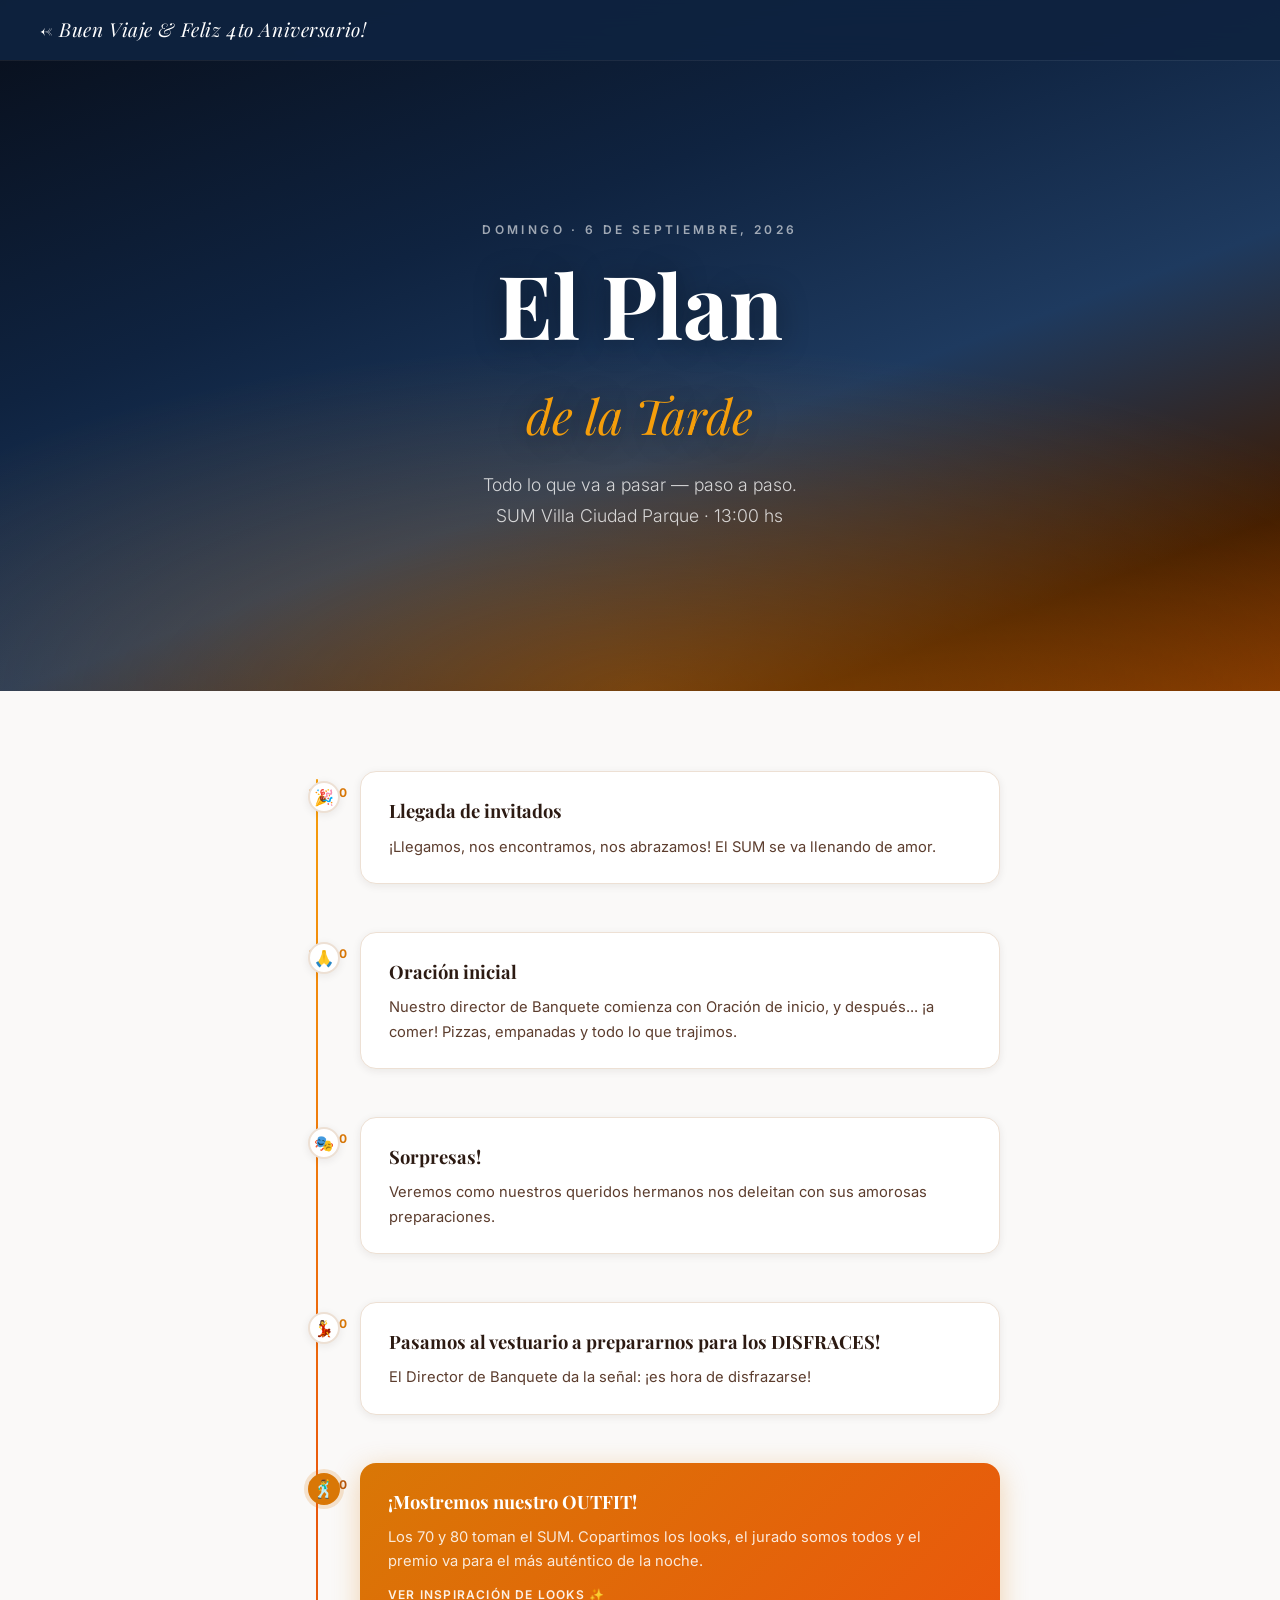
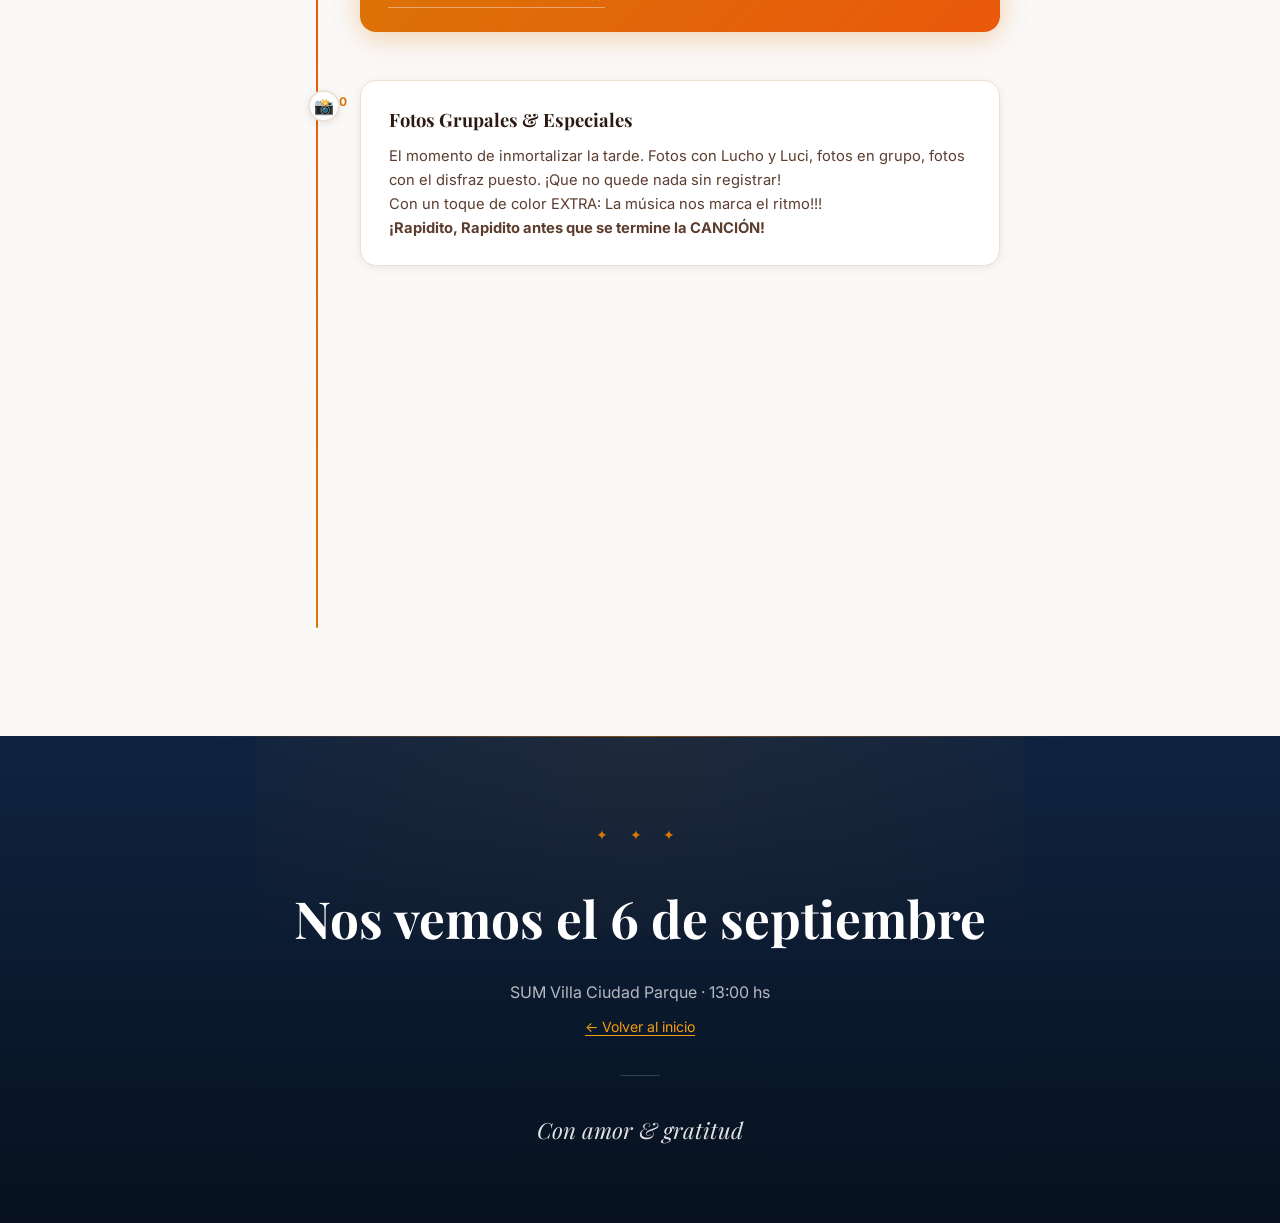
==== cronograma.html @ 942fa5d3 "new sections as chronogram, and some clarifications" ====
<!DOCTYPE html>
<html lang="es">
<head>
  <meta charset="UTF-8">
  <meta name="viewport" content="width=device-width, initial-scale=1.0">
  <title>Cronograma · Buen Viaje!</title>
  <meta name="description" content="El plan de la tarde para la despedida de Lucho y Luci.">
  <link rel="preconnect" href="https://fonts.googleapis.com">
  <link rel="preconnect" href="https://fonts.gstatic.com" crossorigin>
  <link href="https://fonts.googleapis.com/css2?family=Playfair+Display:ital,wght@0,400;0,600;0,700;1,400;1,600&family=Inter:wght@300;400;500;600&display=swap" rel="stylesheet">
  <link rel="stylesheet" href="style.css">
  <link rel="stylesheet" href="cronograma.css">
</head>
<body>

  <!-- NAV -->
  <nav class="nav scrolled" id="nav">
    <a href="index.html" class="nav-brand">← Buen Viaje & Feliz 4to Aniversario!</a>
  </nav>

  <!-- HERO -->
  <section class="crono-hero">
    <div class="crono-hero-content">
      <p class="section-eyebrow" style="color: rgba(255,255,255,.6)">Domingo · 6 de Septiembre, 2026</p>
      <h1 class="crono-hero-title">El Plan<br><em>de la Tarde</em></h1>
      <p class="crono-hero-sub">Todo lo que va a pasar — paso a paso.<br>SUM Villa Ciudad Parque · 13:00 hs</p>
    </div>
  </section>

  <!-- TIMELINE -->
  <section class="crono-section">
    <div class="container">
      <div class="timeline">

        <div class="timeline-item" data-animate>
          <div class="timeline-time">13:00</div>
          <div class="timeline-dot">🎉</div>
          <div class="timeline-card">
            <h3 class="timeline-title">Llegada de invitados</h3>
            <p class="timeline-desc">¡Llegamos, nos encontramos, nos abrazamos! El SUM se va llenando de amor.</p>
          </div>
        </div>

        <div class="timeline-item" data-animate>
          <div class="timeline-time">13:30</div>
          <div class="timeline-dot">🙏</div>
          <div class="timeline-card">
            <h3 class="timeline-title">Oración inicial</h3>
            <p class="timeline-desc">Nuestro director de Banquete comienza con Oración de inicio, y después... ¡a comer! Pizzas, empanadas y todo lo que trajimos.</p>
          </div>
        </div>

        <div class="timeline-item" data-animate>
          <div class="timeline-time">15:00</div>
          <div class="timeline-dot">🎭</div>
          <div class="timeline-card">
            <h3 class="timeline-title">Sorpresas!</h3>
            <p class="timeline-desc">Veremos como nuestros queridos hermanos nos deleitan con sus amorosas preparaciones.</p>
          </div>
        </div>

        <div class="timeline-item" data-animate>
          <div class="timeline-time">15:30</div>
          <div class="timeline-dot">💃</div>
          <div class="timeline-card">
            <h3 class="timeline-title">Pasamos al vestuario a prepararnos para los DISFRACES!</h3>
            <p class="timeline-desc">El Director de Banquete da la señal: ¡es hora de disfrazarse!</p>
          </div>
        </div>

        <div class="timeline-item timeline-item--highlight" data-animate>
          <div class="timeline-time">16:00</div>
          <div class="timeline-dot">🕺</div>
          <div class="timeline-card">
            <h3 class="timeline-title">¡Mostremos nuestro OUTFIT!</h3>
            <p class="timeline-desc">Los 70 y 80 toman el SUM. Copartimos los looks, el jurado somos todos y el premio va para el más auténtico de la noche.</p>
            <a href="estilo.html" class="crono-link">Ver inspiración de looks ✨</a>
          </div>
        </div>

        <div class="timeline-item" data-animate>
          <div class="timeline-time">17:30</div>
          <div class="timeline-dot">📸</div>
          <div class="timeline-card">
            <h3 class="timeline-title">Fotos Grupales & Especiales</h3>
            <p class="timeline-desc">El momento de inmortalizar la tarde. Fotos con Lucho y Luci, fotos en grupo, fotos con el disfraz puesto. ¡Que no quede nada sin registrar!</p>
            <p class="timeline-desc">Con un toque de color EXTRA: La música nos marca el ritmo!!!</p>
            <p class="timeline-desc"><strong>¡Rapidito, Rapidito antes que se termine la CANCIÓN!</strong></p>
          </div>
        </div>

        <div class="timeline-item" data-animate>
          <div class="timeline-time">18:00</div>
          <div class="timeline-dot">🍰</div>
          <div class="timeline-card">
            <h3 class="timeline-title">Mesa Dulce Aniversario</h3>
            <p class="timeline-desc">Llega la mesa dulce para celebrar el aniversario. Música, baile para una tarde que no vamos a olvidar.</p>
          </div>
        </div>

        <div class="timeline-item" data-animate>
          <div class="timeline-time">20:00 hs</div>
          <div class="timeline-dot">🥂</div>
          <div class="timeline-card timeline-card--closing">
            <h3 class="timeline-title">Cierre & Despedida</h3>
            <p class="timeline-desc">El momento más especial de la tarde. Le decimos adiós a Lucho y Luci con todo el amor que se merecen. Hasta pronto y Feliz Aniversario!</p>
          </div>
        </div>

      </div>
    </div>
  </section>

  <!-- FOOTER -->
  <footer class="footer">
    <div class="container footer-content">
      <span class="footer-ornament">✦ ✦ ✦</span>
      <h2 class="footer-title">Nos vemos el 6 de septiembre</h2>
      <p class="footer-event">SUM Villa Ciudad Parque · 13:00 hs</p>
      <a href="index.html" class="footer-contact">← Volver al inicio</a>
      <div class="footer-rule"></div>
      <p class="footer-closing">Con amor &amp; gratitud</p>
    </div>
  </footer>

  <script>
    const observer = new IntersectionObserver(
      entries => {
        entries.forEach(entry => {
          if (!entry.isIntersecting) return;
          const siblings = Array.from(entry.target.parentElement.querySelectorAll('[data-animate]'));
          const idx = siblings.indexOf(entry.target);
          setTimeout(() => entry.target.classList.add('visible'), idx * 120);
          observer.unobserve(entry.target);
        });
      },
      { threshold: 0.1, rootMargin: '0px 0px -40px 0px' }
    );
    document.querySelectorAll('[data-animate]').forEach(el => observer.observe(el));
  </script>
</body>
</html>
---- style.css ----
/* ================================================
   GOLDEN HOUR FAREWELL — style.css
   ================================================ */

/* --- Variables ---------------------------------- */
:root {
  --cream:        #FAF9F8;
  --cream-100:    #F5EDE5;
  --cream-200:    #EDE0D4;
  --gold:         #D97706;
  --gold-light:   #F59E0B;
  --amber:        #B45309;
  --orange:       #EA580C;
  --orange-soft:  #FB923C;
  --blue-navy:    #0F2340;
  --blue-deep:    #1E3A5F;
  --blue-mid:     #2D5282;
  --text:         #2C1A12;
  --text-mid:     #5C3D2E;
  --text-muted:   #9B7560;
  --white:        #FFFFFF;
  --sh-sm:        0 2px  8px  rgba(44, 26, 18, .08);
  --sh-md:        0 4px  20px rgba(44, 26, 18, .13);
  --sh-lg:        0 8px  40px rgba(44, 26, 18, .18);
  --r:            8px;
  --r-lg:         16px;
  --r-xl:         24px;
}

/* --- Reset -------------------------------------- */
*, *::before, *::after { box-sizing: border-box; margin: 0; padding: 0; }
html { scroll-behavior: smooth; }
body {
  font-family: 'Inter', sans-serif;
  font-size: 16px;
  line-height: 1.65;
  color: var(--text);
  background: var(--cream);
  overflow-x: hidden;
}
img { max-width: 100%; display: block; }
a { color: inherit; text-decoration: none; }
button { cursor: pointer; border: none; background: none; font-family: inherit; }
input, select, textarea { font-family: inherit; font-size: inherit; }

/* --- Utility ------------------------------------ */
.container { max-width: 1100px; margin: 0 auto; padding: 0 28px; }
.hidden { display: none !important; }

/* ================================================
   NAV
   ================================================ */
.nav {
  position: fixed;
  top: 0; left: 0; right: 0;
  z-index: 100;
  display: flex;
  align-items: center;
  justify-content: space-between;
  padding: 20px 40px;
  transition: background .35s, box-shadow .35s, padding .35s;
}
.nav.scrolled {
  background: rgba(15, 35, 64, .93);
  backdrop-filter: blur(14px);
  -webkit-backdrop-filter: blur(14px);
  box-shadow: 0 1px 0 rgba(255, 255, 255, .07);
  padding-top: 14px;
  padding-bottom: 14px;
}
.nav-brand {
  font-family: 'Playfair Display', serif;
  font-size: 1.2rem;
  font-style: italic;
  color: var(--white);
  letter-spacing: .03em;
}
.nav-cta {
  font-size: .78rem;
  font-weight: 600;
  letter-spacing: .14em;
  text-transform: uppercase;
  color: var(--white);
  border: 1px solid rgba(255, 255, 255, .4);
  border-radius: 100px;
  padding: 9px 22px;
  transition: border-color .2s, background .2s;
}
.nav-cta:hover {
  background: rgba(255, 255, 255, .1);
  border-color: rgba(255, 255, 255, .8);
}
.hero-mini-countdown {
  display: flex;
  align-items: center;
  justify-content: center;
  gap: 10px;
  margin-bottom: 32px;
}
.hero-cd-unit {
  display: flex;
  flex-direction: column;
  align-items: center;
  gap: 2px;
}
.hero-cd-unit span {
  font-family: 'Playfair Display', serif;
  font-size: clamp(1.4rem, 4vw, 2rem);
  font-weight: 700;
  color: var(--white);
  line-height: 1;
}
.hero-cd-unit em {
  font-style: normal;
  font-size: .6rem;
  font-weight: 500;
  letter-spacing: .18em;
  text-transform: uppercase;
  color: rgba(255, 255, 255, .5);
}
.hero-cd-sep {
  font-size: 1.2rem;
  color: rgba(255, 255, 255, .3);
  font-weight: 300;
  margin-top: -10px;
}

/* ================================================
   HERO
   ================================================ */
.hero {
  position: relative;
  min-height: 100vh;
  min-height: 100svh;
  display: flex;
  align-items: center;
  justify-content: center;
  padding: 100px 0 80px;
  overflow: hidden;
  background:
    radial-gradient(ellipse 90% 50% at 50% 100%, rgba(249, 115, 22, .55), transparent),
    radial-gradient(ellipse 50% 30% at 50% 96%,  rgba(252, 211, 77, .55), transparent),
    linear-gradient(180deg,
      #080e1a  0%,
      #0f2340 22%,
      #1e3a5f 42%,
      #5c1f07 62%,
      #c2410c 78%,
      #ea580c 88%,
      #f59e0b 100%
    );
}
#fairy-lights {
  position: absolute;
  inset: 0;
  width: 100%;
  height: 100%;
  pointer-events: none;
  z-index: 1;
}
.hero-sun {
  position: absolute;
  bottom: -4%;
  left: 50%;
  transform: translateX(-50%);
  width: 340px;
  height: 340px;
  background: radial-gradient(circle, rgba(251, 191, 36, .45) 0%, rgba(234, 88, 12, .2) 50%, transparent 75%);
  border-radius: 50%;
  pointer-events: none;
  z-index: 1;
}
.hero-content {
  position: relative;
  z-index: 2;
  text-align: center;
  color: var(--white);
  padding: 32px 24px;
  max-width: 720px;
}
.hero-eyebrow {
  font-size: .8rem;
  font-weight: 400;
  letter-spacing: .28em;
  text-transform: uppercase;
  color: rgba(255, 255, 255, .65);
  margin-bottom: 22px;
}
.hero-title {
  font-family: 'Playfair Display', serif;
  font-size: clamp(3.2rem, 9vw, 6rem);
  font-weight: 700;
  line-height: 1.08;
  margin-bottom: 26px;
  text-shadow: 0 2px 30px rgba(0, 0, 0, .4);
}
.hero-title em {
  font-style: italic;
  font-weight: 400;
  font-size: .55em;
  color: var(--gold-light);
}
.hero-subtitle {
  font-size: clamp(.95rem, 2vw, 1.15rem);
  font-weight: 300;
  color: rgba(255, 255, 255, .82);
  line-height: 1.75;
  margin-bottom: 24px;
}
.hero-subtitle strong {
  font-weight: 600;
  color: var(--gold-light);
}
.hero-ornament {
  color: var(--gold-light);
  font-size: 1rem;
  letter-spacing: .55em;
  margin-bottom: 14px;
  display: block;
}
.hero-date {
  font-size: .82rem;
  font-weight: 500;
  letter-spacing: .18em;
  color: rgba(255, 255, 255, .65);
  text-transform: uppercase;
  margin-bottom: 38px;
}
.btn-hero {
  display: inline-block;
  background: var(--gold);
  color: var(--white);
  font-size: .82rem;
  font-weight: 600;
  letter-spacing: .12em;
  text-transform: uppercase;
  padding: 17px 40px;
  border-radius: 100px;
  transition: background .2s, transform .2s, box-shadow .2s;
  box-shadow: 0 4px 24px rgba(217, 119, 6, .45);
}
.btn-hero:hover {
  background: var(--amber);
  transform: translateY(-2px);
  box-shadow: 0 8px 32px rgba(217, 119, 6, .55);
}
.btn-hero--secondary {
  background: transparent;
  color: var(--white);
  border: 2px solid rgba(255, 255, 255, 0.7);
  box-shadow: none;
}
.btn-hero--secondary:hover {
  background: var(--white);
  color: var(--gold);
  border-color: var(--white);
  box-shadow: 0 8px 32px rgba(0, 0, 0, .15);
}
.hero-actions {
  display: flex;
  flex-wrap: wrap;
  gap: 16px;
  justify-content: center;
}
.hero-scroll-hint {
  position: absolute;
  bottom: 32px;
  left: 50%;
  transform: translateX(-50%);
  z-index: 2;
  display: flex;
  flex-direction: column;
  align-items: center;
  gap: 10px;
  color: rgba(255, 255, 255, .45);
  font-size: .7rem;
  letter-spacing: .22em;
  text-transform: uppercase;
}
.scroll-line {
  width: 1px;
  height: 44px;
  background: linear-gradient(to bottom, rgba(255, 255, 255, .45), transparent);
  animation: scrollPulse 2.2s ease-in-out infinite;
}
@keyframes scrollPulse {
  0%, 100% { opacity: 1;  transform: scaleY(1);   }
  50%       { opacity: .3; transform: scaleY(.6); }
}

/* ================================================
   SECTION COMMONS
   ================================================ */
section { padding: 100px 0; }
.section-header { text-align: center; margin-bottom: 64px; }
.section-eyebrow {
  font-size: .75rem;
  font-weight: 600;
  letter-spacing: .28em;
  text-transform: uppercase;
  color: var(--gold);
  margin-bottom: 14px;
  display: block;
}
.section-eyebrow.light { color: rgba(255, 255, 255, .55); }
.section-title {
  font-family: 'Playfair Display', serif;
  font-size: clamp(1.9rem, 4vw, 2.9rem);
  font-weight: 700;
  color: var(--text);
  line-height: 1.18;
  margin-bottom: 18px;
}
.section-title.light { color: var(--white); }
.section-subtitle {
  font-size: 1.05rem;
  color: var(--text-mid);
  font-weight: 300;
  max-width: 480px;
  margin: 0 auto;
}

/* ================================================
   DETAILS
   ================================================ */
.details { background: var(--cream); }
.details-grid {
  display: grid;
  grid-template-columns: 1fr 1.15fr 1fr;
  gap: 24px;
}
.detail-card {
  background: var(--white);
  border-radius: var(--r-lg);
  padding: 44px 32px;
  text-align: center;
  box-shadow: var(--sh-sm);
  border: 1px solid var(--cream-200);
  transition: transform .28s, box-shadow .28s;
}
.detail-card:hover {
  transform: translateY(-5px);
  box-shadow: var(--sh-md);
}
.detail-card.featured {
  background: linear-gradient(145deg, var(--blue-deep) 0%, var(--blue-navy) 100%);
  color: var(--white);
  border: none;
  box-shadow: 0 8px 32px rgba(15, 35, 64, .35);
}
.detail-card.featured:hover { box-shadow: 0 12px 44px rgba(15, 35, 64, .45); }
.detail-icon {
  width: 58px;
  height: 58px;
  margin: 0 auto 22px;
  display: flex;
  align-items: center;
  justify-content: center;
  background: var(--cream-100);
  border-radius: 50%;
  color: var(--gold);
}
.detail-card.featured .detail-icon {
  background: rgba(255, 255, 255, .1);
  color: var(--gold-light);
}
.detail-label {
  font-size: .72rem;
  font-weight: 600;
  letter-spacing: .22em;
  text-transform: uppercase;
  color: var(--gold);
  margin-bottom: 10px;
  display: block;
}
.detail-card.featured .detail-label { color: rgba(255, 255, 255, .55); }
.detail-value {
  font-family: 'Playfair Display', serif;
  font-size: 1.15rem;
  font-weight: 600;
  line-height: 1.3;
  margin-bottom: 8px;
}
.detail-highlight {
  font-family: 'Playfair Display', serif;
  font-size: 2rem;
  font-weight: 700;
  color: var(--gold);
  line-height: 1;
  margin-top: 2px;
  margin-bottom: 2px;
}
.detail-card.featured .detail-highlight { color: var(--gold-light); }
.detail-address {
  font-size: .88rem;
  color: var(--text-muted);
  line-height: 1.55;
  margin-top: 8px;
}
.detail-card.featured .detail-address { color: rgba(255, 255, 255, .55); }
.detail-card--fun {
  grid-column: 1 / -1;
  background: linear-gradient(135deg, var(--gold) 0%, var(--orange) 100%);
  color: var(--white);
  border: none;
  box-shadow: 0 8px 32px rgba(217, 119, 6, .35);
  display: flex;
  align-items: center;
  gap: 32px;
  flex-wrap: wrap;
}
.detail-card--fun:hover { box-shadow: 0 12px 44px rgba(217, 119, 6, .45); }
.detail-card--fun .detail-icon {
  background: rgba(255, 255, 255, .18);
  color: var(--white);
  flex-shrink: 0;
}
.detail-card--fun .detail-label { color: rgba(255, 255, 255, .75); }
.detail-card--fun .detail-address { color: rgba(255, 255, 255, .8); }
.detail-value--highlight {
  font-size: 1.35rem;
  font-weight: 700;
  color: var(--white);
}
.btn-estilo {
  display: inline-block;
  margin-top: 20px;
  padding: 12px 24px;
  background: rgba(255, 255, 255, .18);
  color: var(--white);
  font-size: .78rem;
  font-weight: 600;
  letter-spacing: .12em;
  text-transform: uppercase;
  border-radius: 100px;
  border: 1.5px solid rgba(255, 255, 255, .5);
  transition: background .2s, border-color .2s, transform .2s;
}
.btn-estilo:hover {
  background: rgba(255, 255, 255, .3);
  border-color: var(--white);
  transform: translateY(-2px);
}
.map-link {
  display: inline-flex;
  align-items: center;
  gap: 6px;
  margin-top: 16px;
  font-size: .8rem;
  font-weight: 500;
  letter-spacing: .04em;
  color: var(--gold-light);
  text-decoration: underline;
  text-underline-offset: 3px;
  transition: opacity .2s;
}
.map-link:hover { opacity: .75; }

/* ================================================
   RSVP + COUNTDOWN
   ================================================ */
.rsvp-section {
  background: linear-gradient(140deg, var(--blue-navy) 0%, var(--blue-deep) 55%, #25446e 100%);
  position: relative;
  overflow: hidden;
}
.rsvp-section::before {
  content: '';
  position: absolute;
  top: -20%;
  right: -8%;
  width: 55%;
  height: 75%;
  background: radial-gradient(ellipse, rgba(249, 115, 22, .1) 0%, transparent 70%);
  pointer-events: none;
}
.rsvp-section::after {
  content: '';
  position: absolute;
  bottom: -20%;
  left: -5%;
  width: 45%;
  height: 60%;
  background: radial-gradient(ellipse, rgba(252, 211, 77, .07) 0%, transparent 70%);
  pointer-events: none;
}
.rsvp-layout {
  display: grid;
  grid-template-columns: 1fr 1fr;
  gap: 80px;
  align-items: center;
  position: relative;
  z-index: 1;
}
/* Countdown */
.countdown-panel { color: var(--white); }
.countdown-title {
  font-family: 'Playfair Display', serif;
  font-size: clamp(2.1rem, 4vw, 3.1rem);
  font-weight: 700;
  line-height: 1.15;
  color: var(--white);
  margin: 14px 0 44px;
}
.countdown {
  display: flex;
  align-items: center;
  gap: 4px;
  flex-wrap: wrap;
  margin-bottom: 28px;
}
.countdown-unit { text-align: center; min-width: 68px; }
.countdown-num {
  display: block;
  font-family: 'Playfair Display', serif;
  font-size: clamp(2.5rem, 5vw, 3.8rem);
  font-weight: 700;
  color: var(--gold-light);
  line-height: 1;
  margin-bottom: 8px;
}
.countdown-label {
  font-size: .7rem;
  letter-spacing: .18em;
  text-transform: uppercase;
  color: rgba(255, 255, 255, .45);
}
.countdown-sep {
  font-size: 2.2rem;
  color: var(--gold);
  padding-bottom: 22px;
  line-height: 1;
  margin: 0 2px;
}
.countdown-sub {
  font-size: .88rem;
  color: rgba(255, 255, 255, .45);
  font-style: italic;
}
/* RSVP panel */
.rsvp-panel {
  background: var(--white);
  border-radius: var(--r-xl);
  padding: 52px 48px;
  box-shadow: 0 20px 60px rgba(0, 0, 0, .35);
}
.rsvp-panel .section-title { font-size: 2rem; margin-bottom: 8px; }
.rsvp-note {
  font-size: .9rem;
  color: var(--text-muted);
  margin-bottom: 32px;
}

/* ================================================
   FORMS (shared)
   ================================================ */
.form { display: flex; flex-direction: column; gap: 22px; }
.form-group { display: flex; flex-direction: column; gap: 7px; }
.form-label {
  font-size: .75rem;
  font-weight: 600;
  letter-spacing: .1em;
  color: var(--text-mid);
  text-transform: uppercase;
}
.form-input {
  width: 100%;
  padding: 14px 16px;
  border: 1.5px solid var(--cream-200);
  border-radius: var(--r);
  font-size: .95rem;
  color: var(--text);
  background: var(--cream);
  outline: none;
  transition: border-color .2s, box-shadow .2s, background .2s;
  appearance: none;
  -webkit-appearance: none;
}
.form-input:focus {
  border-color: var(--gold);
  box-shadow: 0 0 0 3px rgba(217, 119, 6, .13);
  background: var(--white);
}
.form-textarea {
  resize: vertical;
  min-height: 140px;
  line-height: 1.65;
}
select.form-input {
  background-image: url("data:image/svg+xml,%3Csvg xmlns='http://www.w3.org/2000/svg' width='12' height='8' viewBox='0 0 12 8'%3E%3Cpath d='M1 1l5 5 5-5' stroke='%239B7560' stroke-width='1.5' fill='none' stroke-linecap='round' stroke-linejoin='round'/%3E%3C/svg%3E");
  background-repeat: no-repeat;
  background-position: right 16px center;
  padding-right: 42px;
  cursor: pointer;
}
.radio-group { display: flex; flex-direction: column; gap: 12px; }
.radio-option {
  display: flex;
  align-items: center;
  gap: 12px;
  cursor: pointer;
  font-size: .95rem;
  color: var(--text);
  user-select: none;
}
.radio-option input[type="radio"] { display: none; }
.radio-custom {
  width: 20px;
  height: 20px;
  border: 2px solid var(--cream-200);
  border-radius: 50%;
  flex-shrink: 0;
  position: relative;
  transition: border-color .2s;
}
.radio-option:has(input:checked) .radio-custom {
  border-color: var(--gold);
}
.radio-option:has(input:checked) .radio-custom::after {
  content: '';
  position: absolute;
  inset: 3px;
  background: var(--gold);
  border-radius: 50%;
}
.btn-primary {
  display: block;
  width: 100%;
  background: linear-gradient(135deg, var(--gold) 0%, var(--orange) 100%);
  color: var(--white);
  font-size: .8rem;
  font-weight: 600;
  letter-spacing: .14em;
  text-transform: uppercase;
  padding: 17px 24px;
  border-radius: var(--r);
  transition: opacity .2s, transform .15s, box-shadow .2s;
  box-shadow: 0 4px 18px rgba(217, 119, 6, .32);
  margin-top: 4px;
}
.btn-primary:hover {
  opacity: .9;
  transform: translateY(-2px);
  box-shadow: 0 8px 28px rgba(217, 119, 6, .42);
}
.btn-primary:active  { transform: translateY(0); }
.btn-primary:disabled { opacity: .55; cursor: not-allowed; transform: none; }
.form-message {
  padding: 14px 18px;
  border-radius: var(--r);
  font-size: .9rem;
  text-align: center;
  line-height: 1.5;
}
.form-message.success { background: #d1fae5; color: #065f46; }
.form-message.error   { background: #fee2e2; color: #991b1b; }

/* ================================================
   GALLERY
   ================================================ */
.gallery {
  background: var(--cream-100);
  overflow: hidden;
}
.carousel-wrapper {
  position: relative;
  display: flex;
  align-items: center;
  gap: 16px;
  padding: 24px 48px;
  max-width: 1160px;
  margin: 0 auto;
}
.carousel-viewport {
  flex: 1;
  overflow: hidden;
}
.carousel-track {
  display: flex;
  gap: 28px;
  will-change: transform;
  transition: transform .55s cubic-bezier(.25, .46, .45, .94);
}
/* Polaroid */
.polaroid {
  flex: 0 0 250px;
  background: var(--white);
  padding: 16px 16px 50px;
  border-radius: 3px;
  box-shadow: var(--sh-md);
  cursor: default;
  transition: transform .35s ease, box-shadow .35s ease;
  user-select: none;
}
.polaroid:nth-child(odd)  { transform: rotate(-2.5deg); }
.polaroid:nth-child(even) { transform: rotate(2deg);    }
.polaroid:hover {
  transform: rotate(0deg) scale(1.04) !important;
  z-index: 10;
  box-shadow: var(--sh-lg);
}
.polaroid-photo {
  width: 100%;
  aspect-ratio: 1 / 1;
  border-radius: 2px;
  margin-bottom: 18px;
  position: relative;
  overflow: hidden;
}
.polaroid-photo img {
  position: absolute;
  inset: 0;
  width: 100%;
  height: 100%;
  object-fit: cover;
  object-position: center;
  display: block;
}
.polaroid-caption {
  font-family: 'Playfair Display', serif;
  font-size: .85rem;
  font-style: italic;
  color: var(--text-mid);
  text-align: center;
  line-height: 1.45;
}
/* Carousel buttons */
.carousel-btn {
  width: 44px;
  height: 44px;
  border-radius: 50%;
  background: var(--white);
  border: 1.5px solid var(--cream-200);
  display: flex;
  align-items: center;
  justify-content: center;
  color: var(--text);
  box-shadow: var(--sh-sm);
  flex-shrink: 0;
  transition: background .2s, color .2s, border-color .2s, transform .15s;
  z-index: 5;
}
.carousel-btn:hover {
  background: var(--gold);
  color: var(--white);
  border-color: var(--gold);
  transform: scale(1.08);
}
/* Dots */
.carousel-dots {
  display: flex;
  justify-content: center;
  gap: 9px;
  margin-top: 32px;
}
.dot {
  width: 8px;
  height: 8px;
  border-radius: 50%;
  background: var(--cream-200);
  cursor: pointer;
  transition: background .22s, transform .22s;
}
.dot.active {
  background: var(--gold);
  transform: scale(1.35);
}

/* ================================================
   NOTES
   ================================================ */
.notes-section { background: var(--cream); }
.notes-layout {
  display: grid;
  grid-template-columns: 1fr 1.25fr;
  gap: 80px;
  align-items: start;
}
.notes-intro .section-title { margin-bottom: 20px; }
.notes-description {
  color: var(--text-mid);
  line-height: 1.85;
  margin-bottom: 36px;
  font-size: 1rem;
}
.notes-deco {
  display: flex;
  align-items: center;
  gap: 16px;
  color: var(--gold);
  font-size: .9rem;
}
.notes-line {
  flex: 1;
  height: 1px;
  background: var(--cream-200);
}

/* ================================================
   FOOTER
   ================================================ */
.footer {
  background: linear-gradient(180deg, var(--blue-navy) 0%, #07111e 100%);
  color: var(--white);
  text-align: center;
  padding: 88px 0 64px;
  position: relative;
  overflow: hidden;
}
.footer::before {
  content: '';
  position: absolute;
  top: 0; left: 50%; transform: translateX(-50%);
  width: 70%;
  height: 1px;
  background: linear-gradient(to right, transparent, rgba(217, 119, 6, .5), transparent);
}
.footer::after {
  content: '';
  position: absolute;
  top: 0; left: 50%; transform: translateX(-50%);
  width: 60%;
  height: 200px;
  background: radial-gradient(ellipse at 50% 0%, rgba(217, 119, 6, .08), transparent);
  pointer-events: none;
}
.footer-content { position: relative; z-index: 1; }
.footer-ornament {
  display: block;
  font-size: .85rem;
  letter-spacing: .65em;
  color: var(--gold);
  margin-bottom: 30px;
}
.footer-title {
  font-family: 'Playfair Display', serif;
  font-size: clamp(2.2rem, 5vw, 3.2rem);
  font-weight: 700;
  margin-bottom: 18px;
}
.footer-event {
  font-size: 1rem;
  color: rgba(255, 255, 255, .7);
  margin-bottom: 8px;
}
.footer-venue {
  font-size: .88rem;
  color: rgba(255, 255, 255, .45);
  margin-bottom: 30px;
}
.footer-contact {
  display: inline-block;
  font-size: .88rem;
  color: var(--gold-light);
  text-decoration: underline;
  text-underline-offset: 3px;
  transition: opacity .2s;
}
.footer-contact:hover { opacity: .72; }
.footer-rule {
  width: 40px;
  height: 1px;
  background: rgba(255, 255, 255, .18);
  margin: 36px auto;
}
.footer-closing {
  font-family: 'Playfair Display', serif;
  font-size: 1.4rem;
  font-style: italic;
  color: rgba(255, 255, 255, .88);
  margin-bottom: 10px;
}
.footer-hosts {
  font-size: .78rem;
  color: rgba(255, 255, 255, .35);
  letter-spacing: .08em;
}

/* ================================================
   SCROLL ANIMATIONS
   ================================================ */
[data-animate] {
  opacity: 0;
  transform: translateY(30px);
  transition: opacity .75s ease, transform .75s ease;
}
[data-animate].visible {
  opacity: 1;
  transform: translateY(0);
}

/* ================================================
   MURO DE MENSAJES
   ================================================ */
.messages-wall {
  background: linear-gradient(135deg, #fef9f3 0%, #fdfcfa 100%);
  padding: 80px 0;
}
.messages-container {
  display: grid;
  grid-template-columns: repeat(auto-fill, minmax(280px, 1fr));
  gap: 24px;
  margin-top: 40px;
}
.message-card {
  background: var(--white);
  padding: 28px;
  border-radius: var(--r-lg);
  box-shadow: var(--sh-sm);
  border-left: 4px solid var(--gold);
  transition: transform .3s ease, box-shadow .3s ease;
}
.message-card:hover {
  transform: translateY(-4px);
  box-shadow: var(--sh-md);
}
.message-text {
  font-family: 'Playfair Display', serif;
  font-size: 1.1rem;
  line-height: 1.6;
  color: var(--text);
  margin-bottom: 16px;
  font-style: italic;
}
.message-author {
  font-weight: 600;
  color: var(--gold);
  font-size: .95rem;
  margin-bottom: 8px;
}
.message-date {
  font-size: .8rem;
  color: var(--text-muted);
}
.messages-hidden {
  text-align: center;
  padding: 60px 24px;
  max-width: 420px;
  margin: 0 auto;
}
.messages-hidden-icon {
  font-size: 3.5rem;
  display: block;
  margin-bottom: 20px;
}
.messages-hidden-text {
  font-family: 'Playfair Display', serif;
  font-size: 1.6rem;
  font-weight: 700;
  color: var(--text);
  margin-bottom: 10px;
}
.messages-hidden-sub {
  font-size: 1rem;
  color: var(--text-muted);
  line-height: 1.65;
}
.messages-loading,
.messages-empty {
  text-align: center;
  color: var(--text-muted);
  padding: 40px;
  font-style: italic;
  grid-column: 1 / -1;
}

/* ================================================
   RESPONSIVE
   ================================================ */
@media (max-width: 960px) {
  .details-grid {
    grid-template-columns: 1fr;
    max-width: 440px;
    margin: 0 auto;
  }
  .rsvp-layout {
    grid-template-columns: 1fr;
    gap: 52px;
  }
  .rsvp-panel { padding: 40px 32px; }
  .notes-layout {
    grid-template-columns: 1fr;
    gap: 48px;
  }
}
@media (max-width: 640px) {
  .nav { padding: 14px 20px; }
  .nav-brand { font-size: 1.05rem; }
  .nav-cta { font-size: .7rem; padding: 8px 16px; }
  section { padding: 72px 0; }
  .carousel-wrapper { padding: 20px 16px; }
  .carousel-btn { width: 38px; height: 38px; }
  .polaroid { flex: 0 0 220px; }
  .hero-scroll-hint { bottom: 20px; }
  .rsvp-panel { padding: 32px 24px; }
  .details-grid { max-width: 100%; }
  .hero { padding: 110px 0 90px; }
}
---- cronograma.css ----
/* ================================================
   CRONOGRAMA PAGE — cronograma.css
   ================================================ */

/* --- Hero ---------------------------------------- */
.crono-hero {
  position: relative;
  min-height: 46vh;
  display: flex;
  align-items: center;
  justify-content: center;
  background:
    radial-gradient(ellipse 70% 50% at 50% 100%, rgba(217, 119, 6, .4), transparent),
    linear-gradient(160deg,
      #080e1a 0%,
      #0f2340 35%,
      #1e3a5f 60%,
      #3d1a00 85%,
      #7c3400 100%
    );
}
.crono-hero-content {
  position: relative;
  z-index: 2;
  text-align: center;
  color: #fff;
  padding: 120px 24px 60px;
  max-width: 600px;
}
.crono-hero-title {
  font-family: 'Playfair Display', serif;
  font-size: clamp(3rem, 9vw, 5.5rem);
  font-weight: 700;
  line-height: 1.08;
  margin: 16px 0 24px;
  text-shadow: 0 2px 30px rgba(0,0,0,.4);
}
.crono-hero-title em {
  font-style: italic;
  font-weight: 400;
  font-size: .55em;
  color: var(--gold-light);
}
.crono-hero-sub {
  font-size: clamp(.95rem, 2vw, 1.1rem);
  font-weight: 300;
  color: rgba(255,255,255,.78);
  line-height: 1.75;
}

/* --- Timeline ------------------------------------ */
.crono-section { background: var(--cream); padding: 80px 0 100px; }

.timeline {
  position: relative;
  max-width: 720px;
  margin: 0 auto;
  padding-left: 80px;
}
.timeline::before {
  content: '';
  position: absolute;
  left: 36px;
  top: 8px;
  bottom: 8px;
  width: 2px;
  background: linear-gradient(to bottom, var(--gold-light), var(--orange), var(--gold));
  border-radius: 2px;
}

.timeline-item {
  position: relative;
  margin-bottom: 48px;
  opacity: 0;
  transform: translateX(-16px);
  transition: opacity .5s ease, transform .5s ease;
}
.timeline-item.visible {
  opacity: 1;
  transform: translateX(0);
}
.timeline-item:last-child { margin-bottom: 0; }

.timeline-time {
  position: absolute;
  left: -80px;
  top: 16px;
  width: 68px;
  text-align: right;
  font-size: .75rem;
  font-weight: 700;
  letter-spacing: .1em;
  color: var(--gold);
  line-height: 1;
}

.timeline-dot {
  position: absolute;
  left: -52px;
  top: 10px;
  width: 32px;
  height: 32px;
  background: var(--white);
  border: 2px solid var(--cream-200);
  border-radius: 50%;
  display: flex;
  align-items: center;
  justify-content: center;
  font-size: 1rem;
  box-shadow: var(--sh-sm);
  z-index: 1;
}

.timeline-card {
  background: var(--white);
  border-radius: var(--r-lg);
  padding: 24px 28px;
  box-shadow: var(--sh-sm);
  border: 1px solid var(--cream-200);
  transition: box-shadow .25s, transform .25s;
}
.timeline-card:hover {
  box-shadow: var(--sh-md);
  transform: translateX(4px);
}

.timeline-item--highlight .timeline-dot {
  background: var(--gold);
  border-color: var(--gold);
  font-size: 1.1rem;
  box-shadow: 0 0 0 4px rgba(217, 119, 6, .18);
}
.timeline-item--highlight .timeline-card {
  background: linear-gradient(135deg, var(--gold) 0%, var(--orange) 100%);
  border: none;
  box-shadow: 0 6px 28px rgba(217, 119, 6, .3);
}
.timeline-item--highlight .timeline-card:hover {
  box-shadow: 0 10px 36px rgba(217, 119, 6, .4);
}
.timeline-item--highlight .timeline-title { color: var(--white); }
.timeline-item--highlight .timeline-desc  { color: rgba(255,255,255,.85); }
.timeline-item--highlight .timeline-time  { color: var(--amber); }

.timeline-card--closing {
  border-left: 3px solid var(--gold);
}

.timeline-title {
  font-family: 'Playfair Display', serif;
  font-size: 1.15rem;
  font-weight: 700;
  color: var(--text);
  margin-bottom: 8px;
}
.timeline-desc {
  font-size: .92rem;
  color: var(--text-mid);
  line-height: 1.65;
}
.crono-link {
  display: inline-block;
  margin-top: 12px;
  font-size: .75rem;
  font-weight: 600;
  letter-spacing: .1em;
  text-transform: uppercase;
  color: rgba(255,255,255,.9);
  border-bottom: 1px solid rgba(255,255,255,.4);
  padding-bottom: 2px;
  transition: border-color .2s;
}
.crono-link:hover { border-color: rgba(255,255,255,.9); }

/* --- Responsive ---------------------------------- */
@media (max-width: 600px) {
  .timeline { padding-left: 56px; }
  .timeline::before { left: 20px; }
  .timeline-time {
    position: static;
    display: block;
    text-align: left;
    margin-bottom: 6px;
    width: auto;
    font-size: .7rem;
  }
  .timeline-dot {
    left: -38px;
    width: 26px;
    height: 26px;
    font-size: .85rem;
  }
  .timeline-card { padding: 18px 20px; }
  .crono-hero-content { padding-top: 100px; }
}
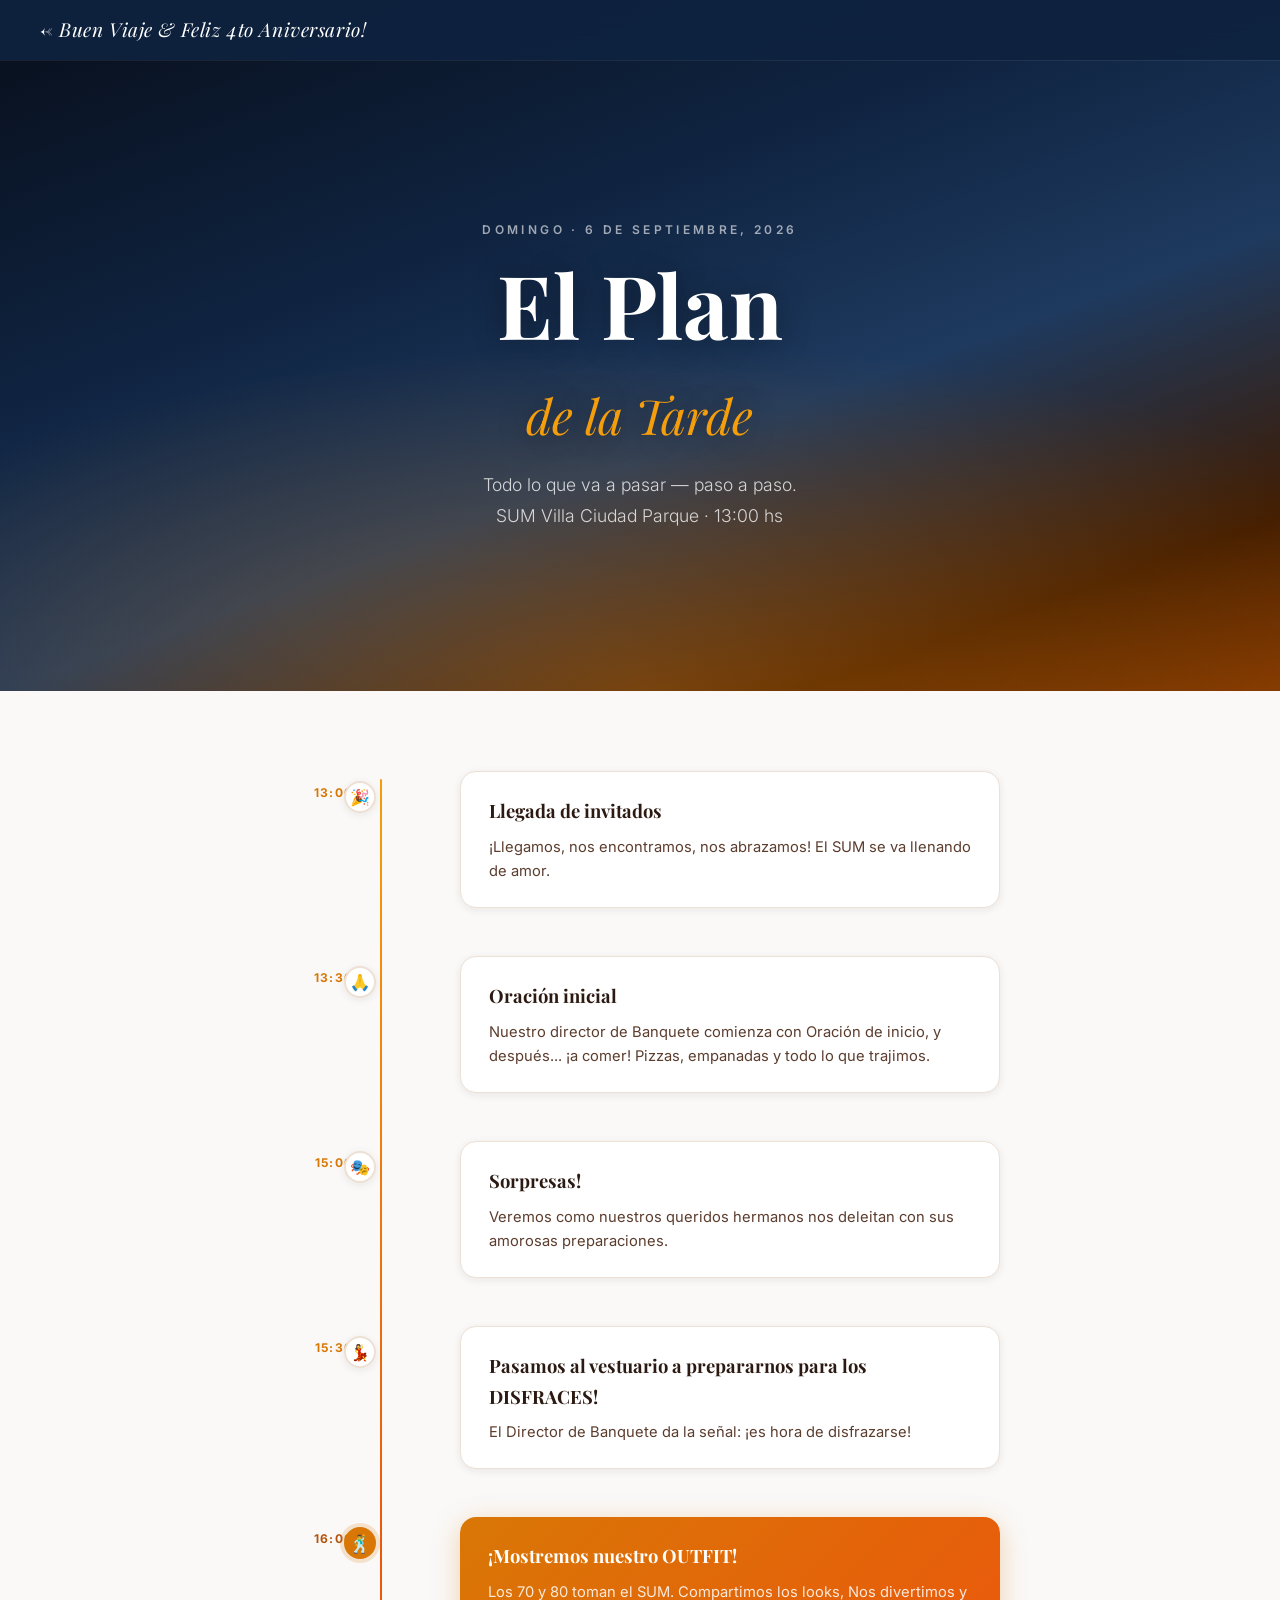
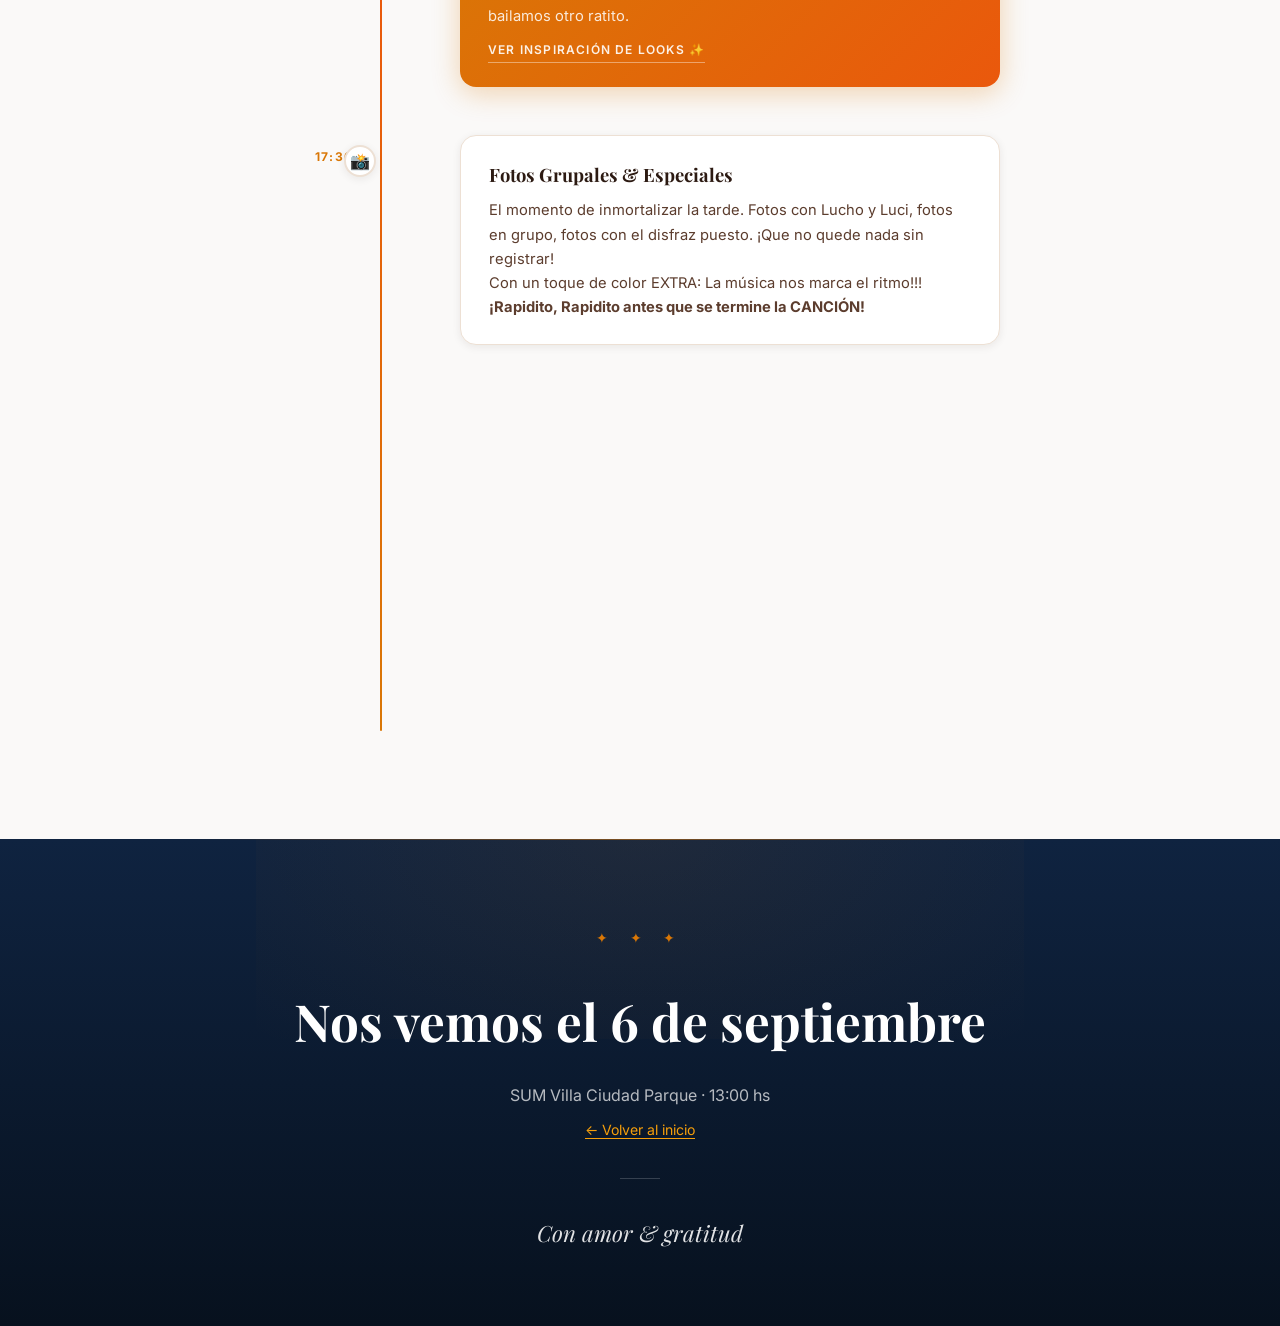
==== commit 11c0dd57: "correcciones importantes y aclaraciones party" ====
--- a/cronograma.html
+++ b/cronograma.html
@@ -73,7 +73,7 @@
           <div class="timeline-dot">🕺</div>
           <div class="timeline-card">
             <h3 class="timeline-title">¡Mostremos nuestro OUTFIT!</h3>
-            <p class="timeline-desc">Los 70 y 80 toman el SUM. Copartimos los looks, el jurado somos todos y el premio va para el más auténtico de la noche.</p>
+            <p class="timeline-desc">Los 70 y 80 toman el SUM. Compartimos los looks, Nos divertimos y bailamos otro ratito.</p>
             <a href="estilo.html" class="crono-link">Ver inspiración de looks ✨</a>
           </div>
         </div>
--- a/style.css
+++ b/style.css
@@ -407,7 +407,10 @@
   display: flex;
   align-items: center;
   gap: 32px;
-  flex-wrap: wrap;
+}
+.detail-fun-body {
+  flex: 1;
+  min-width: 0;
 }
 .detail-card--fun:hover { box-shadow: 0 12px 44px rgba(217, 119, 6, .45); }
 .detail-card--fun .detail-icon {
@@ -421,6 +424,25 @@
   font-size: 1.35rem;
   font-weight: 700;
   color: var(--white);
+}
+.btn-crono {
+  display: inline-block;
+  margin-top: 20px;
+  padding: 12px 24px;
+  background: var(--gold);
+  color: var(--white);
+  font-size: .8rem;
+  font-weight: 600;
+  letter-spacing: .1em;
+  text-transform: uppercase;
+  border-radius: 100px;
+  box-shadow: 0 4px 16px rgba(217, 119, 6, .3);
+  transition: background .2s, transform .2s, box-shadow .2s;
+}
+.btn-crono:hover {
+  background: var(--amber);
+  transform: translateY(-2px);
+  box-shadow: 0 6px 20px rgba(217, 119, 6, .4);
 }
 .btn-estilo {
   display: inline-block;
@@ -900,6 +922,7 @@
   display: grid;
   grid-template-columns: repeat(auto-fill, minmax(280px, 1fr));
   gap: 24px;
+  justify-items: center;
   margin-top: 40px;
 }
 .message-card {
@@ -932,28 +955,42 @@
   font-size: .8rem;
   color: var(--text-muted);
 }
-.messages-hidden {
+.messages-teaser {
+  display: flex;
+  flex-direction: row;
+  gap: 20px;
+  justify-content: center;
+  align-items: stretch;
+  padding: 20px 0 40px;
+  grid-column: 1 / -1;
+  width: 100%;
+}
+.teaser-card {
+  flex: 1;
+  max-width: 280px;
+  background: var(--white);
+  border: 1px solid var(--cream-200);
+  border-radius: var(--r-lg);
+  padding: 36px 24px;
   text-align: center;
-  padding: 60px 24px;
-  max-width: 420px;
-  margin: 0 auto;
-}
-.messages-hidden-icon {
-  font-size: 3.5rem;
+  font-family: 'Playfair Display', serif;
+  font-size: 1.25rem;
+  font-weight: 600;
+  color: var(--text);
+  box-shadow: var(--sh-sm);
+  line-height: 1.4;
+}
+.teaser-card--surprise {
+  background: linear-gradient(135deg, var(--blue-deep) 0%, var(--blue-navy) 100%);
+  color: var(--white);
+  border: none;
+  box-shadow: 0 8px 28px rgba(15, 35, 64, .3);
+}
+.teaser-card--surprise span {
   display: block;
-  margin-bottom: 20px;
-}
-.messages-hidden-text {
-  font-family: 'Playfair Display', serif;
-  font-size: 1.6rem;
-  font-weight: 700;
-  color: var(--text);
-  margin-bottom: 10px;
-}
-.messages-hidden-sub {
-  font-size: 1rem;
-  color: var(--text-muted);
-  line-height: 1.65;
+  margin-top: 10px;
+  font-size: 1.5rem;
+  color: var(--gold-light);
 }
 .messages-loading,
 .messages-empty {
@@ -995,4 +1032,6 @@
   .rsvp-panel { padding: 32px 24px; }
   .details-grid { max-width: 100%; }
   .hero { padding: 110px 0 90px; }
-}
+  .messages-teaser { flex-direction: column; align-items: center; }
+  .teaser-card { width: 100%; max-width: 340px; }
+}
--- a/cronograma.css
+++ b/cronograma.css
@@ -55,12 +55,12 @@
   position: relative;
   max-width: 720px;
   margin: 0 auto;
-  padding-left: 80px;
+  padding-left: 180px;
 }
 .timeline::before {
   content: '';
   position: absolute;
-  left: 36px;
+  left: 100px;
   top: 8px;
   bottom: 8px;
   width: 2px;
@@ -83,7 +83,7 @@
 
 .timeline-time {
   position: absolute;
-  left: -80px;
+  left: -175px;
   top: 16px;
   width: 68px;
   text-align: right;
@@ -96,7 +96,7 @@
 
 .timeline-dot {
   position: absolute;
-  left: -52px;
+  left: -116px;
   top: 10px;
   width: 32px;
   height: 32px;
@@ -173,23 +173,24 @@
 .crono-link:hover { border-color: rgba(255,255,255,.9); }
 
 /* --- Responsive ---------------------------------- */
-@media (max-width: 600px) {
-  .timeline { padding-left: 56px; }
+@media (max-width: 768px) {
+  .timeline { padding-left: 100px; }
+  .timeline::before { left: 52px; }
+  .timeline-time { left: -95px; width: 56px; font-size: .68rem; }
+  .timeline-dot { left: -68px; }
+}
+@media (max-width: 500px) {
+  .timeline { padding-left: 60px; }
   .timeline::before { left: 20px; }
   .timeline-time {
     position: static;
     display: block;
     text-align: left;
-    margin-bottom: 6px;
+    margin-bottom: 4px;
     width: auto;
-    font-size: .7rem;
+    font-size: .68rem;
   }
-  .timeline-dot {
-    left: -38px;
-    width: 26px;
-    height: 26px;
-    font-size: .85rem;
-  }
-  .timeline-card { padding: 18px 20px; }
+  .timeline-dot { left: -38px; width: 26px; height: 26px; font-size: .85rem; }
+  .timeline-card { padding: 16px 18px; }
   .crono-hero-content { padding-top: 100px; }
 }
